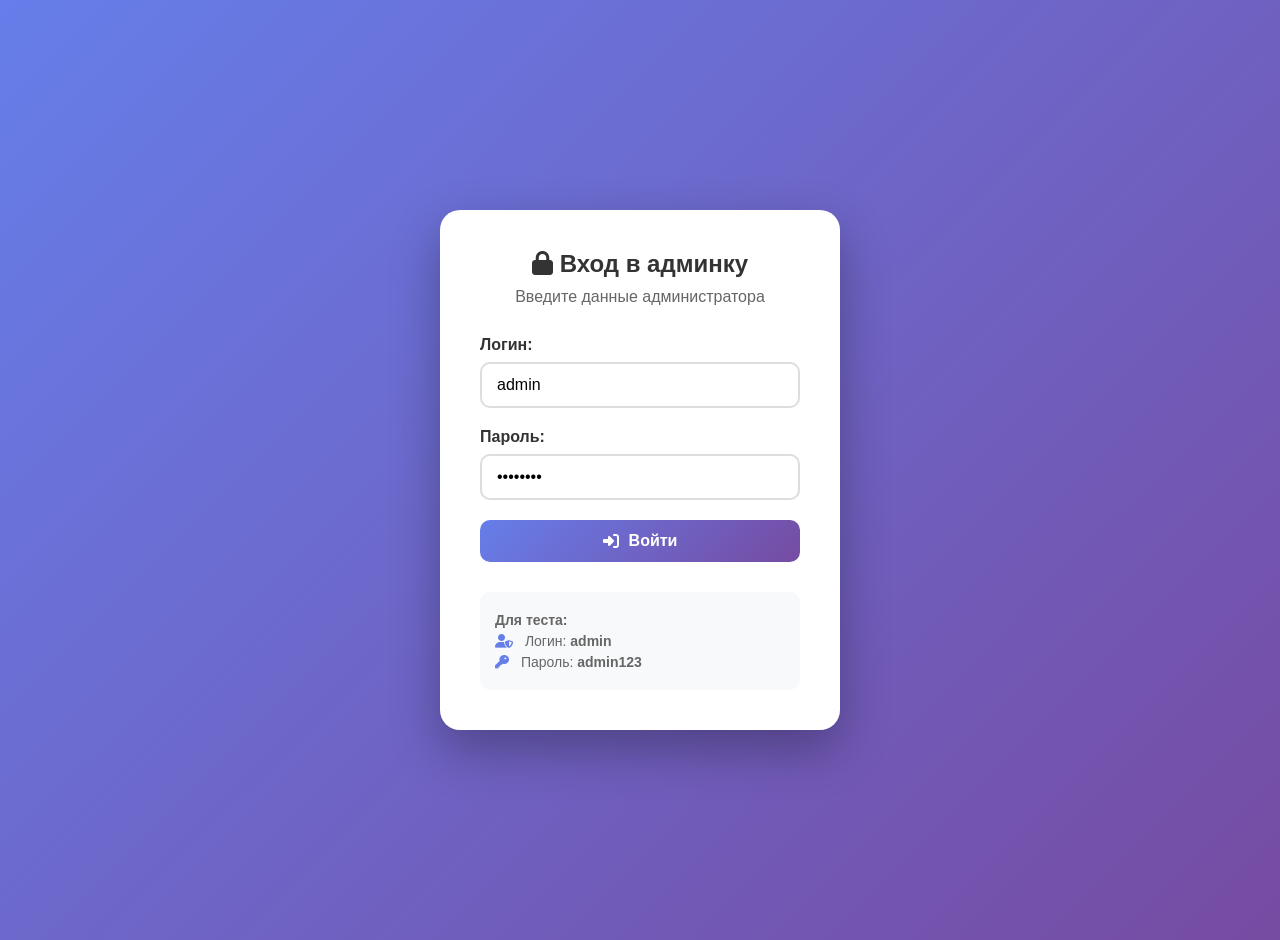
==== public/admin.html @ 920e16b5 "Add files via upload" ====
<!DOCTYPE html>
<html lang="ru">
<head>
    <meta charset="UTF-8">
    <meta name="viewport" content="width=device-width, initial-scale=1.0">
    <title>Админ-панель</title>

    <!-- Стили -->
    <link rel="stylesheet" href="admin.css">

    <!-- Font Awesome -->
    <link rel="stylesheet" href="https://cdnjs.cloudflare.com/ajax/libs/font-awesome/6.4.0/css/all.min.css">
</head>
<body>
    <div class="container">
        <!-- Форма входа -->
        <div id="login-section" class="login-section">
            <div class="login-box">
                <h2><i class="fas fa-lock"></i> Вход в админку</h2>
                <p>Введите данные администратора</p>

                <div id="message" class="message" style="display: none;"></div>

                <div class="form-group">
                    <label>Логин:</label>
                    <input type="text" id="login-username" placeholder="Логин" value="admin">
                </div>

                <div class="form-group">
                    <label>Пароль:</label>
                    <input type="password" id="login-password" placeholder="Пароль" value="admin123">
                </div>

                <button id="login-btn" class="btn btn-primary">
                    <i class="fas fa-sign-in-alt"></i> Войти
                </button>

                <div class="login-info">
                    <p><strong>Для теста:</strong></p>
                    <p><i class="fas fa-user-shield"></i> Логин: <strong>admin</strong></p>
                    <p><i class="fas fa-key"></i> Пароль: <strong>admin123</strong></p>
                </div>
            </div>
        </div>

        <!-- Админ-панель -->
        <div id="admin-content" class="admin-content">
            <!-- Шапка -->
            <div class="admin-header">
                <div>
                    <h1><i class="fas fa-cogs"></i> Админ-панель</h1>
                    <p>Управление студентами и пользователями</p>
                </div>
                <button id="logout-btn" class="btn btn-danger">
                    <i class="fas fa-sign-out-alt"></i> Выйти
                </button>
            </div>

            <!-- Навигация -->
            <div class="admin-nav">
                <button class="admin-btn active" data-section="students">
                    <i class="fas fa-users"></i> Студенты
                </button>
                <button class="admin-btn" data-section="users">
                    <i class="fas fa-user-cog"></i> Пользователи
                </button>
                <button class="admin-btn" data-section="stats">
                    <i class="fas fa-chart-bar"></i> Статистика
                </button>
            </div>

            <!-- Секция студентов -->
            <div id="students-section" class="admin-section">
                <div class="section-header">
                    <h2><i class="fas fa-user-graduate"></i> Управление студентами</h2>
                    <button id="add-student-btn" class="btn btn-success">
                        <i class="fas fa-plus"></i> Добавить студента
                    </button>
                </div>

                <!-- Фильтры -->
                <div class="filter-controls">
                    <div class="search-box">
                        <i class="fas fa-search"></i>
                        <input type="text" id="search-students" placeholder="Поиск по имени, описанию или навыкам...">
                    </div>

                    <div class="filter-group">
                        <select id="status-filter">
                            <option value="">Все статусы</option>
                            <option value="studying">Обучается</option>
                            <option value="graduated">Выпустился</option>
                            <option value="expelled">Отчислен</option>
                            <option value="academic_leave">Академотпуск</option>
                        </select>

                        <select id="course-filter">
                            <option value="">Все курсы</option>
                            <option value="1">1 курс</option>
                            <option value="2">2 курс</option>
                            <option value="3">3 курс</option>
                            <option value="4">4 курс</option>
                        </select>

                        <button id="clear-filters" class="btn btn-secondary">
                            <i class="fas fa-times"></i> Очистить фильтры
                        </button>
                    </div>
                </div>

                <!-- Таблица студентов -->
                <div class="table-container">
                    <table class="admin-table">
                        <thead>
                            <tr>
                                <th>ID</th>
                                <th>Фото</th>
                                <th>Имя</th>
                                <th>Курс</th>
                                <th>Статус</th>
                                <th>Навыки</th>
                                <th>Обновлено</th>
                                <th>Действия</th>
                            </tr>
                        </thead>
                        <tbody id="students-table">
                            <!-- Данные загрузятся сюда -->
                            <tr>
                                <td colspan="8" class="empty-state">
                                    <i class="fas fa-spinner fa-spin"></i> Загрузка студентов...
                                </td>
                            </tr>
                        </tbody>
                    </table>
                </div>
            </div>

            <!-- Секция пользователей -->
            <div id="users-section" class="admin-section" style="display: none;">
                <div class="section-header">
                    <h2><i class="fas fa-user-cog"></i> Управление пользователями</h2>
                    <button id="add-user-btn" class="btn btn-success">
                        <i class="fas fa-user-plus"></i> Добавить пользователя
                    </button>
                </div>

                <div class="table-container">
                    <table class="admin-table">
                        <thead>
                            <tr>
                                <th>ID</th>
                                <th>Логин</th>
                                <th>Роль</th>
                                <th>Email</th>
                                <th>Дата регистрации</th>
                                <th>Действия</th>
                            </tr>
                        </thead>
                        <tbody id="users-table">
                            <!-- Данные загрузятся сюда -->
                        </tbody>
                    </table>
                </div>
            </div>

            <!-- Секция статистики -->
            <div id="stats-section" class="admin-section" style="display: none;">
                <div class="section-header">
                    <h2><i class="fas fa-chart-bar"></i> Статистика</h2>
                </div>

                <div class="stats-grid">
                    <div class="stat-card">
                        <div class="stat-icon" style="background: linear-gradient(135deg, #667eea, #764ba2);">
                            <i class="fas fa-users"></i>
                        </div>
                        <div class="stat-content">
                            <h3 id="total-students">0</h3>
                            <p>Всего студентов</p>
                            <small class="stat-percent">-</small>
                        </div>
                    </div>

                    <div class="stat-card">
                        <div class="stat-icon" style="background: linear-gradient(135deg, #00b09b, #96c93d);">
                            <i class="fas fa-graduation-cap"></i>
                        </div>
                        <div class="stat-content">
                            <h3 id="studying-count">0</h3>
                            <p>Обучаются</p>
                            <small class="stat-percent">-</small>
                        </div>
                    </div>

                    <div class="stat-card">
                        <div class="stat-icon" style="background: linear-gradient(135deg, #ff9a9e, #fad0c4);">
                            <i class="fas fa-user-graduate"></i>
                        </div>
                        <div class="stat-content">
                            <h3 id="graduated-count">0</h3>
                            <p>Выпустились</p>
                            <small class="stat-percent">-</small>
                        </div>
                    </div>

                    <div class="stat-card">
                        <div class="stat-icon" style="background: linear-gradient(135deg, #a18cd1, #fbc2eb);">
                            <i class="fas fa-chart-line"></i>
                        </div>
                        <div class="stat-content">
                            <h3 id="activity-count">0</h3>
                            <p>Активность</p>
                            <small class="stat-change">-</small>
                        </div>
                    </div>
                </div>

                <!-- График распределения по курсам -->
                <div class="chart-container">
                    <h3><i class="fas fa-chart-pie"></i> Распределение по курсам</h3>
                    <div id="course-chart" style="height: 300px;">
                        <!-- График загрузится сюда -->
                    </div>
                </div>
            </div>
        </div>
    </div>

    <!-- Модальное окно для студента -->
    <div id="student-modal" class="modal" style="display: none;">
        <div class="modal-content">
            <div class="modal-header">
                <h3 id="modal-title">Добавить студента</h3>
                <button class="close-modal">&times;</button>
            </div>
            <form id="student-modal-form">
                <div class="modal-body">
                    <!-- Поля формы для студента -->
                    <div class="form-group">
                        <label>Имя и фамилия *</label>
                        <input type="text" id="modal-name" required>
                    </div>

                    <div class="form-group">
                        <label>Курс *</label>
                        <select id="modal-course" required>
                            <option value="1">1 курс</option>
                            <option value="2">2 курс</option>
                            <option value="3">3 курс</option>
                            <option value="4" selected>4 курс</option>
                        </select>
                    </div>

                    <div class="form-group">
                        <label>Статус</label>
                        <select id="modal-status">
                            <option value="studying" selected>Обучается</option>
                            <option value="graduated">Выпустился</option>
                            <option value="expelled">Отчислен</option>
                            <option value="academic_leave">Академотпуск</option>
                        </select>
                    </div>

                    <div class="form-group">
                        <label>Фотография</label>
                        <div class="photo-upload-area" id="photo-upload-area">
                            <i class="fas fa-cloud-upload-alt"></i>
                            <p>Нажмите для загрузки фото</p>
                            <p><small>Поддерживаемые форматы: JPG, PNG, GIF, WebP</small></p>
                            <input type="file" id="modal-photo" accept="image/*" style="display: none;">
                        </div>
                        <div id="modal-photo-preview" style="margin-top: 15px;"></div>
                    </div>

                    <div class="form-group">
                        <label>Описание *</label>
                        <input type="text" id="modal-description" required placeholder="Краткое описание студента">
                    </div>

                    <div class="form-group">
                        <label>Навыки (через запятую)</label>
                        <input type="text" id="modal-skills" placeholder="Python, JavaScript, React">
                    </div>

                    <div class="form-group">
                        <label>GitHub</label>
                        <input type="url" id="modal-github" placeholder="https://github.com/username">
                    </div>

                    <div class="form-group">
                        <label>Портфолио</label>
                        <input type="url" id="modal-portfolio" placeholder="https://myportfolio.com">
                    </div>
                </div>

                <div class="modal-footer">
                    <button type="button" class="btn btn-secondary cancel-btn">Отмена</button>
                    <button type="submit" class="btn btn-primary">Сохранить</button>
                </div>
            </form>
        </div>
    </div>

    <!-- Модальное окно для пользователя -->
    <div id="user-modal" class="modal" style="display: none;">
        <div class="modal-content">
            <div class="modal-header">
                <h3>Добавить пользователя</h3>
                <button class="close-modal">&times;</button>
            </div>
            <form id="user-modal-form">
                <div class="modal-body">
                    <div class="form-group">
                        <label>Логин *</label>
                        <input type="text" id="user-username" required>
                    </div>

                    <div class="form-group">
                        <label>Пароль *</label>
                        <input type="password" id="user-password" required>
                    </div>

                    <div class="form-group">
                        <label>Email</label>
                        <input type="email" id="user-email">
                    </div>

                    <div class="form-group">
                        <label>Роль</label>
                        <select id="user-role">
                            <option value="student">Студент</option>
                            <option value="admin">Администратор</option>
                        </select>
                    </div>
                </div>

                <div class="modal-footer">
                    <button type="button" class="btn btn-secondary cancel-btn">Отмена</button>
                    <button type="submit" class="btn btn-primary">Сохранить</button>
                </div>
            </form>
        </div>
    </div>

    <!-- Модальное окно подтверждения удаления -->
    <div id="confirm-modal" class="modal" style="display: none;">
        <div class="modal-content">
            <div class="modal-header">
                <h3><i class="fas fa-exclamation-triangle"></i> Подтверждение</h3>
                <button class="close-modal">&times;</button>
            </div>
            <div class="modal-body">
                <p id="confirm-message">Вы уверены, что хотите выполнить это действие?</p>
            </div>
            <div class="modal-footer">
                <button type="button" class="btn btn-secondary" id="confirm-cancel">Отмена</button>
                <button type="button" class="btn btn-danger" id="confirm-delete">Удалить</button>
            </div>
        </div>
    </div>

    <!-- Контейнер для уведомлений -->
    <div id="notification-container"></div>

    <script src="admin.js"></script>
</body>
</html>
---- public/admin.css ----
/* ========== ОСНОВНЫЕ СТИЛИ АДМИН-ПАНЕЛИ ========== */

* {
    margin: 0;
    padding: 0;
    box-sizing: border-box;
}

body {
    font-family: 'Segoe UI', Tahoma, Geneva, Verdana, sans-serif;
    background: linear-gradient(135deg, #667eea 0%, #764ba2 100%);
    min-height: 100vh;
    color: #333;
    padding: 20px;
}

.container {
    max-width: 1400px;
    margin: 0 auto;
}

/* ========== ФОРМА ВХОДА ========== */

.login-section {
    min-height: 100vh;
    display: flex;
    align-items: center;
    justify-content: center;
}

.login-box {
    background: white;
    padding: 40px;
    border-radius: 20px;
    box-shadow: 0 20px 50px rgba(0,0,0,0.3);
    width: 100%;
    max-width: 400px;
    text-align: center;
}

.login-box h2 {
    margin-bottom: 10px;
    color: #333;
}

.login-box p {
    color: #666;
    margin-bottom: 30px;
}

.form-group {
    margin-bottom: 20px;
    text-align: left;
}

.form-group label {
    display: block;
    margin-bottom: 8px;
    font-weight: 600;
    color: #333;
}

.form-group input,
.form-group select {
    width: 100%;
    padding: 12px 15px;
    border: 2px solid #ddd;
    border-radius: 10px;
    font-size: 16px;
    transition: all 0.3s;
}

.form-group input:focus,
.form-group select:focus {
    border-color: #667eea;
    outline: none;
    box-shadow: 0 0 0 3px rgba(102, 126, 234, 0.1);
}

.btn {
    padding: 12px 25px;
    border: none;
    border-radius: 10px;
    font-size: 16px;
    font-weight: 600;
    cursor: pointer;
    transition: all 0.3s;
    display: inline-flex;
    align-items: center;
    justify-content: center;
    gap: 10px;
}

.btn-primary {
    background: linear-gradient(135deg, #667eea 0%, #764ba2 100%);
    color: white;
    width: 100%;
}

.btn-primary:hover {
    transform: translateY(-2px);
    box-shadow: 0 10px 20px rgba(102, 126, 234, 0.3);
}

.login-info {
    margin-top: 30px;
    padding: 15px;
    background: #f8f9fa;
    border-radius: 10px;
    font-size: 14px;
    text-align: left;
}

.login-info p {
    margin: 5px 0;
    color: #666;
}

.login-info i {
    margin-right: 8px;
    color: #667eea;
}

/* ========== АДМИН-ПАНЕЛЬ ========== */

.admin-content {
    background: white;
    border-radius: 20px;
    padding: 30px;
    box-shadow: 0 20px 50px rgba(0,0,0,0.3);
    min-height: calc(100vh - 40px);
}

.admin-header {
    display: flex;
    justify-content: space-between;
    align-items: center;
    margin-bottom: 30px;
    padding-bottom: 20px;
    border-bottom: 2px solid #eee;
}

.admin-header h1 {
    color: #333;
    margin-bottom: 5px;
}

.admin-header p {
    color: #666;
}

.btn-danger {
    background: linear-gradient(135deg, #f5576c 0%, #f093fb 100%);
    color: white;
}

.btn-danger:hover {
    background: linear-gradient(135deg, #e74c3c 0%, #c0392b 100%);
    transform: translateY(-2px);
}

.btn-success {
    background: linear-gradient(135deg, #00b09b 0%, #96c93d 100%);
    color: white;
}

.btn-success:hover {
    background: linear-gradient(135deg, #009688 0%, #8bc34a 100%);
    transform: translateY(-2px);
}

/* ========== НАВИГАЦИЯ ========== */

.admin-nav {
    display: flex;
    gap: 10px;
    margin-bottom: 30px;
    flex-wrap: wrap;
}

.admin-btn {
    padding: 15px 25px;
    background: #f8f9fa;
    border: none;
    border-radius: 10px;
    font-size: 16px;
    font-weight: 600;
    cursor: pointer;
    transition: all 0.3s;
    display: flex;
    align-items: center;
    gap: 10px;
    color: #333;
}

.admin-btn:hover {
    background: #e9ecef;
    transform: translateY(-2px);
}

.admin-btn.active {
    background: linear-gradient(135deg, #667eea 0%, #764ba2 100%);
    color: white;
}

/* ========== СЕКЦИИ ========== */

.admin-section {
    animation: fadeIn 0.3s ease;
}

.section-header {
    display: flex;
    justify-content: space-between;
    align-items: center;
    margin-bottom: 30px;
}

.section-header h2 {
    color: #333;
    display: flex;
    align-items: center;
    gap: 10px;
}

/* ========== ФИЛЬТРЫ ========== */

.filter-controls {
    background: #f8f9fa;
    padding: 20px;
    border-radius: 15px;
    margin-bottom: 30px;
}

.search-box {
    position: relative;
    margin-bottom: 15px;
}

.search-box i {
    position: absolute;
    left: 15px;
    top: 50%;
    transform: translateY(-50%);
    color: #666;
}

.search-box input {
    width: 100%;
    padding: 12px 15px 12px 45px;
    border: 2px solid #ddd;
    border-radius: 10px;
    font-size: 16px;
}

.search-box input:focus {
    border-color: #667eea;
    outline: none;
}

.filter-group {
    display: flex;
    gap: 15px;
    flex-wrap: wrap;
    align-items: center;
}

.filter-group select {
    padding: 10px 15px;
    border: 2px solid #ddd;
    border-radius: 10px;
    font-size: 14px;
    min-width: 150px;
}

.filter-group select:focus {
    border-color: #667eea;
    outline: none;
}

.btn-secondary {
    background: #95a5a6;
    color: white;
}

.btn-secondary:hover {
    background: #7f8c8d;
    transform: translateY(-2px);
}

/* ========== ТАБЛИЦЫ ========== */

.table-container {
    background: white;
    border-radius: 15px;
    overflow: hidden;
    border: 2px solid #eee;
}

.admin-table {
    width: 100%;
    border-collapse: collapse;
}

.admin-table thead {
    background: linear-gradient(135deg, #667eea 0%, #764ba2 100%);
}

.admin-table th {
    padding: 15px;
    color: white;
    font-weight: 600;
    text-align: left;
    border-bottom: 2px solid #5a6fd8;
}

.admin-table td {
    padding: 15px;
    border-bottom: 1px solid #eee;
}

.admin-table tbody tr:hover {
    background: #f8f9fa;
}

.table-photo {
    width: 50px;
    height: 50px;
    border-radius: 50%;
    object-fit: cover;
    border: 2px solid #667eea;
}

.status-badge {
    display: inline-block;
    padding: 5px 12px;
    border-radius: 20px;
    font-size: 12px;
    font-weight: 600;
    text-transform: uppercase;
}

.status-studying {
    background: #d4edda;
    color: #155724;
}

.status-graduated {
    background: #d1ecf1;
    color: #0c5460;
}

.status-expelled {
    background: #f8d7da;
    color: #721c24;
}

.status-academic_leave {
    background: #fff3cd;
    color: #856404;
}

.skill-tag {
    display: inline-block;
    background: #f0f0f0;
    padding: 4px 10px;
    border-radius: 15px;
    font-size: 12px;
    margin: 2px;
}

.action-buttons {
    display: flex;
    gap: 5px;
}

.action-btn {
    width: 36px;
    height: 36px;
    border: none;
    border-radius: 8px;
    cursor: pointer;
    font-size: 14px;
    transition: all 0.3s;
    display: flex;
    align-items: center;
    justify-content: center;
}

.edit-btn {
    background: #3498db;
    color: white;
}

.edit-btn:hover {
    background: #2980b9;
    transform: scale(1.1);
}

.delete-btn {
    background: #e74c3c;
    color: white;
}

.delete-btn:hover {
    background: #c0392b;
    transform: scale(1.1);
}

.empty-state {
    text-align: center;
    padding: 50px;
    color: #666;
}

.empty-state i {
    font-size: 48px;
    margin-bottom: 20px;
    color: #95a5a6;
}

/* ========== СТАТИСТИКА ========== */

.stats-grid {
    display: grid;
    grid-template-columns: repeat(auto-fit, minmax(250px, 1fr));
    gap: 20px;
    margin-bottom: 40px;
}

.stat-card {
    background: white;
    padding: 25px;
    border-radius: 15px;
    border: 2px solid #eee;
    display: flex;
    align-items: center;
    gap: 20px;
    transition: all 0.3s;
}

.stat-card:hover {
    transform: translateY(-5px);
    box-shadow: 0 10px 30px rgba(0,0,0,0.1);
}

.stat-icon {
    width: 60px;
    height: 60px;
    border-radius: 15px;
    display: flex;
    align-items: center;
    justify-content: center;
    color: white;
    font-size: 24px;
}

.stat-content h3 {
    font-size: 32px;
    margin-bottom: 5px;
    color: #333;
}

.stat-content p {
    color: #666;
    margin-bottom: 5px;
}

.stat-content small {
    color: #95a5a6;
    font-size: 12px;
}

.chart-container {
    background: white;
    padding: 25px;
    border-radius: 15px;
    border: 2px solid #eee;
}

.chart-container h3 {
    margin-bottom: 20px;
    color: #333;
    display: flex;
    align-items: center;
    gap: 10px;
}

/* ========== МОДАЛЬНЫЕ ОКНА ========== */

.modal {
    position: fixed;
    top: 0;
    left: 0;
    right: 0;
    bottom: 0;
    background: rgba(0,0,0,0.5);
    display: none;
    justify-content: center;
    align-items: center;
    z-index: 1000;
    padding: 20px;
}

.modal.active {
    display: flex;
}

.modal-content {
    background: white;
    border-radius: 20px;
    max-width: 600px;
    width: 100%;
    max-height: 85vh;
    overflow-y: auto;
    box-shadow: 0 25px 50px rgba(0,0,0,0.3);
    animation: modalSlideUp 0.3s ease;
}

.modal-header {
    display: flex;
    justify-content: space-between;
    align-items: center;
    padding: 20px 30px;
    border-bottom: 2px solid #f0f0f0;
}

.modal-header h3 {
    margin: 0;
    color: #333;
}

.close-modal {
    background: none;
    border: none;
    font-size: 28px;
    cursor: pointer;
    color: #666;
    width: 40px;
    height: 40px;
    display: flex;
    align-items: center;
    justify-content: center;
    border-radius: 50%;
    transition: all 0.3s;
}

.close-modal:hover {
    background: #f8f9fa;
    color: #333;
}

.modal-body {
    padding: 30px;
}

.modal-footer {
    padding: 20px 30px;
    border-top: 2px solid #f0f0f0;
    display: flex;
    justify-content: flex-end;
    gap: 15px;
}

/* ========== УВЕДОМЛЕНИЯ ========== */

#notification-container {
    position: fixed;
    top: 20px;
    right: 20px;
    z-index: 1001;
}

.notification {
    background: white;
    padding: 15px 20px;
    border-radius: 10px;
    margin-bottom: 10px;
    box-shadow: 0 5px 15px rgba(0,0,0,0.2);
    display: flex;
    align-items: center;
    gap: 15px;
    animation: slideInRight 0.3s ease;
    border-left: 4px solid;
    min-width: 300px;
    max-width: 400px;
}

.notification.success {
    border-left-color: #00b894;
}

.notification.error {
    border-left-color: #e74c3c;
}

.notification.info {
    border-left-color: #3498db;
}

.notification i {
    font-size: 20px;
}

.notification.success i {
    color: #00b894;
}

.notification.error i {
    color: #e74c3c;
}

.notification.info i {
    color: #3498db;
}

.notification-content h4 {
    margin: 0 0 5px 0;
    font-size: 14px;
}

.notification-content p {
    margin: 0;
    font-size: 13px;
    color: #666;
}

.notification-close {
    background: none;
    border: none;
    color: #999;
    cursor: pointer;
    font-size: 20px;
    padding: 5px;
    margin-left: auto;
}

/* ========== ФОТО ЗАГРУЗКА ========== */

.photo-upload-area {
    border: 3px dashed #ddd;
    border-radius: 15px;
    padding: 30px;
    text-align: center;
    cursor: pointer;
    transition: all 0.3s;
    background: #fafafa;
}

.photo-upload-area:hover {
    border-color: #667eea;
    background: rgba(102, 126, 234, 0.05);
}

.photo-upload-area i {
    font-size: 2.5rem;
    color: #667eea;
    margin-bottom: 15px;
    display: block;
}

.photo-upload-area p {
    color: #666;
    margin: 5px 0;
}

/* ========== АНИМАЦИИ ========== */

@keyframes fadeIn {
    from {
        opacity: 0;
    }
    to {
        opacity: 1;
    }
}

@keyframes modalSlideUp {
    from {
        opacity: 0;
        transform: translateY(50px);
    }
    to {
        opacity: 1;
        transform: translateY(0);
    }
}

@keyframes slideInRight {
    from {
        transform: translateX(100%);
        opacity: 0;
    }
    to {
        transform: translateX(0);
        opacity: 1;
    }
}

/* ========== АДАПТИВНОСТЬ ========== */

@media (max-width: 768px) {
    .admin-nav {
        flex-direction: column;
    }

    .admin-btn {
        width: 100%;
    }

    .section-header {
        flex-direction: column;
        gap: 20px;
        align-items: stretch;
    }

    .stats-grid {
        grid-template-columns: 1fr;
    }

    .stat-card {
        flex-direction: column;
        text-align: center;
    }

    .filter-group {
        flex-direction: column;
    }

    .filter-group select {
        width: 100%;
    }

    .modal-content {
        max-width: 95%;
    }

    .modal-body {
        padding: 20px;
    }
}

@media (max-width: 480px) {
    .login-box {
        padding: 20px;
    }

    .admin-content {
        padding: 15px;
    }

    .table-container {
        overflow-x: auto;
    }

    .admin-table {
        min-width: 700px;
    }
}
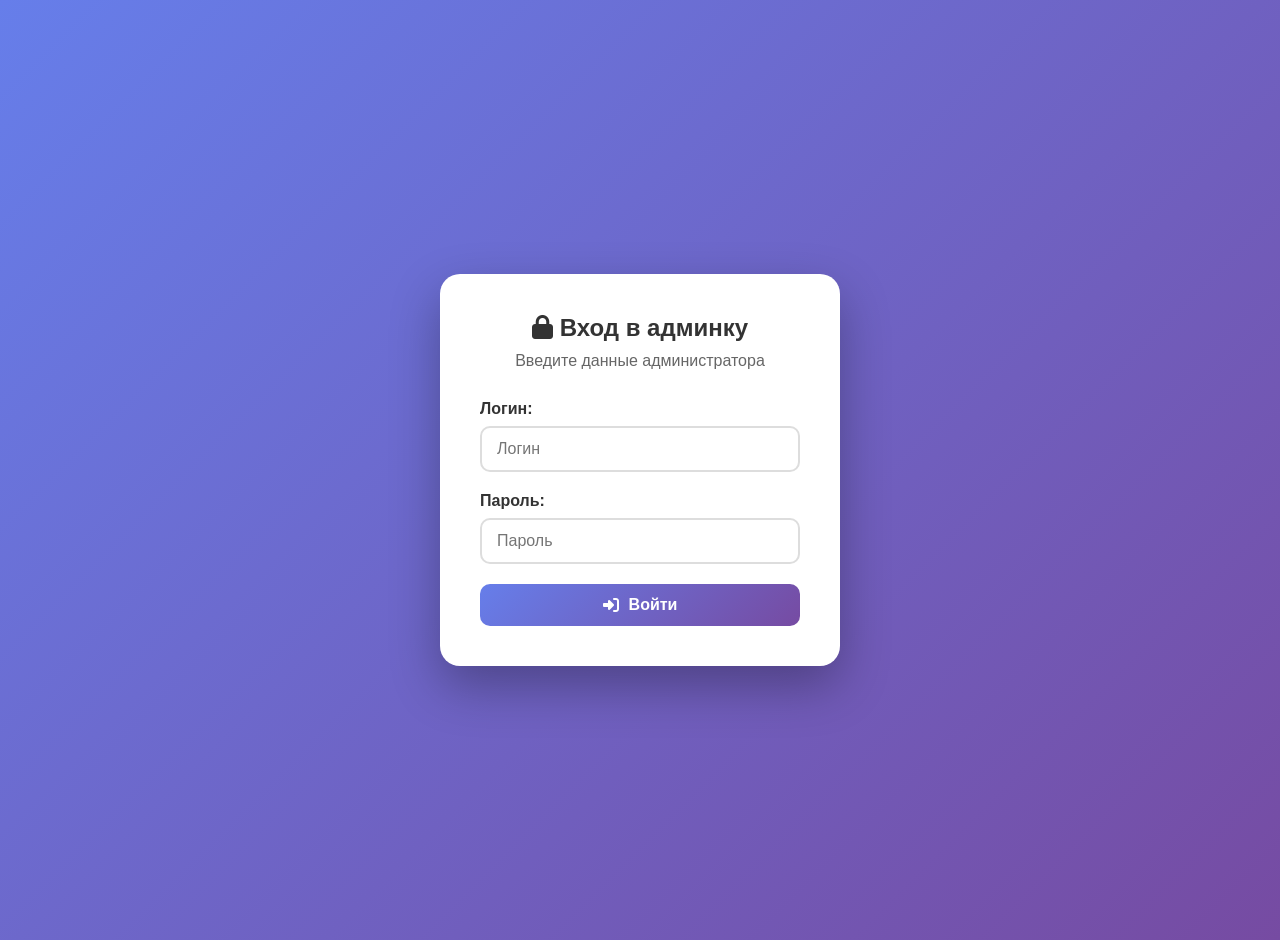
==== commit d8184789: "Add files via upload" ====
--- a/public/admin.html
+++ b/public/admin.html
@@ -21,24 +21,24 @@
 
                 <div id="message" class="message" style="display: none;"></div>
 
-                <div class="form-group">
-                    <label>Логин:</label>
-                    <input type="text" id="login-username" placeholder="Логин" value="admin">
-                </div>
-
-                <div class="form-group">
-                    <label>Пароль:</label>
-                    <input type="password" id="login-password" placeholder="Пароль" value="admin123">
-                </div>
-
-                <button id="login-btn" class="btn btn-primary">
-                    <i class="fas fa-sign-in-alt"></i> Войти
-                </button>
+                <form id="login-form">
+    <div class="form-group">
+        <label>Логин:</label>
+        <input type="text" id="login-username" placeholder="Логин" required>
+    </div>
+
+    <div class="form-group">
+        <label>Пароль:</label>
+        <input type="password" id="login-password" placeholder="Пароль" required>
+    </div>
+
+    <button type="submit" id="login-btn" class="btn btn-primary">
+        <i class="fas fa-sign-in-alt"></i> Войти
+    </button>
+</form>
 
                 <div class="login-info">
-                    <p><strong>Для теста:</strong></p>
-                    <p><i class="fas fa-user-shield"></i> Логин: <strong>admin</strong></p>
-                    <p><i class="fas fa-key"></i> Пароль: <strong>admin123</strong></p>
+                    <!-- Блок с тестовыми данными удалён -->
                 </div>
             </div>
         </div>
@@ -283,14 +283,19 @@
                     </div>
 
                     <div class="form-group">
-                        <label>GitHub</label>
-                        <input type="url" id="modal-github" placeholder="https://github.com/username">
-                    </div>
-
-                    <div class="form-group">
-                        <label>Портфолио</label>
-                        <input type="url" id="modal-portfolio" placeholder="https://myportfolio.com">
-                    </div>
+    <label>GitHub</label>
+    <input type="url" id="modal-github" placeholder="https://github.com/username">
+</div>
+
+                    <div class="form-group">
+    <label>Портфолио</label>
+    <input type="url" id="modal-portfolio" placeholder="https://myportfolio.com">
+</div>
+
+                    <div class="form-group">
+    <label>LinkedIn</label>
+    <input type="url" id="modal-linkedin" placeholder="https://linkedin.com/in/username">
+</div>
                 </div>
 
                 <div class="modal-footer">
--- a/public/admin.css
+++ b/public/admin.css
@@ -102,25 +102,6 @@
     box-shadow: 0 10px 20px rgba(102, 126, 234, 0.3);
 }
 
-.login-info {
-    margin-top: 30px;
-    padding: 15px;
-    background: #f8f9fa;
-    border-radius: 10px;
-    font-size: 14px;
-    text-align: left;
-}
-
-.login-info p {
-    margin: 5px 0;
-    color: #666;
-}
-
-.login-info i {
-    margin-right: 8px;
-    color: #667eea;
-}
-
 /* ========== АДМИН-ПАНЕЛЬ ========== */
 
 .admin-content {
